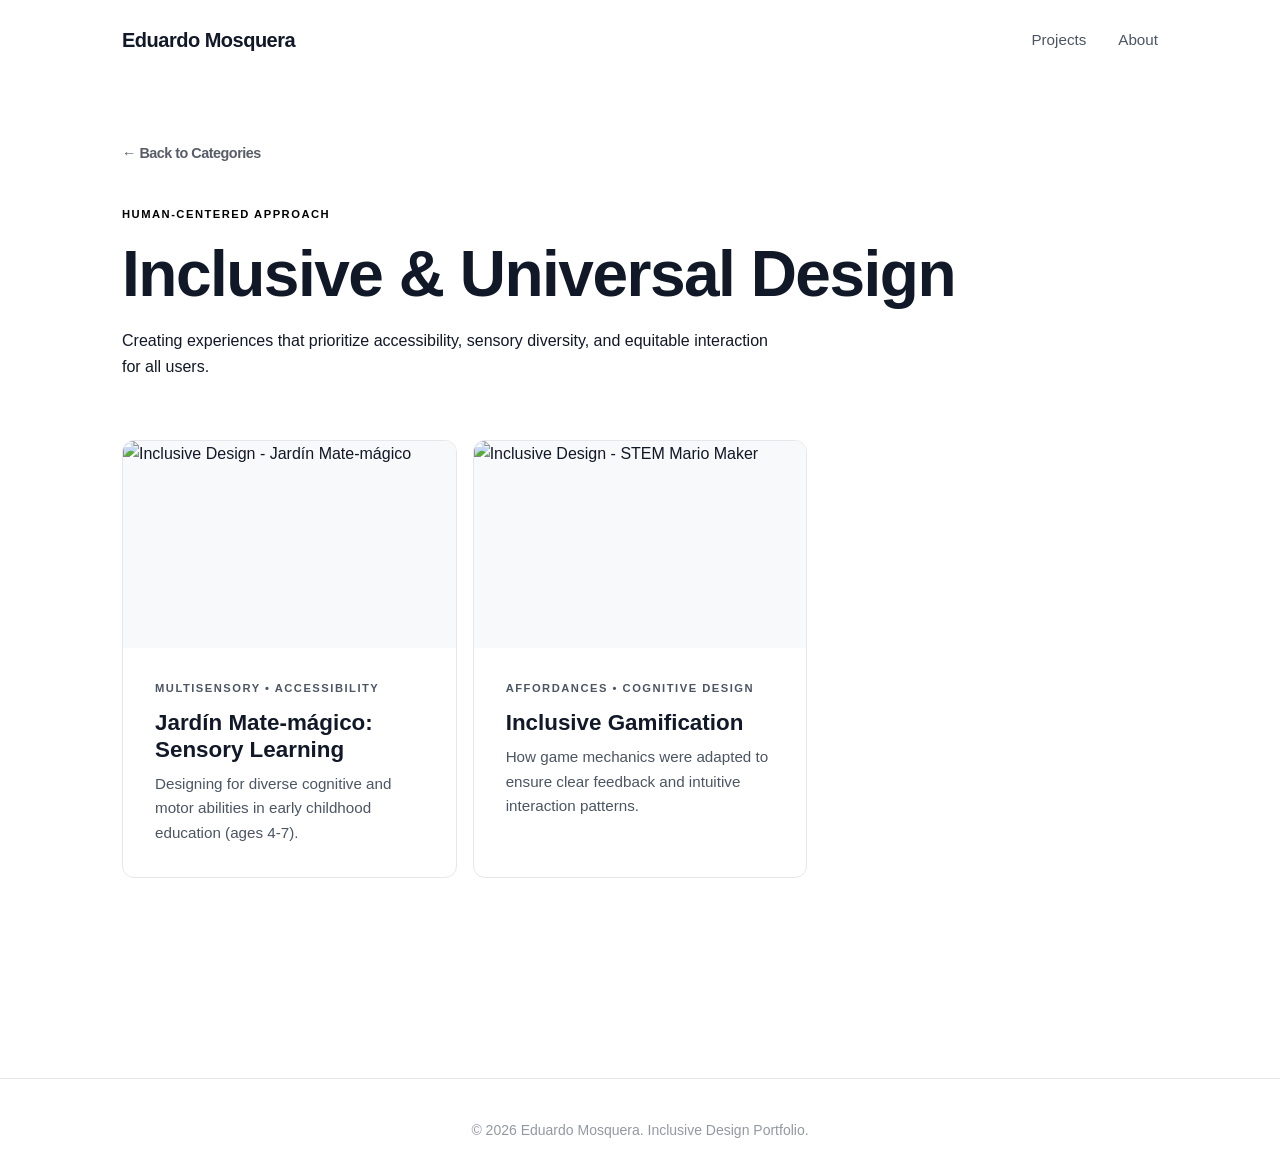
==== category-inclusive-design.html @ e79905ef "Add files via upload" ====
<!DOCTYPE html>
<html lang="es">
<head>
    <meta charset="UTF-8">
    <meta name="viewport" content="width=device-width, initial-scale=1.0">
    <title>Inclusive Design | Eduardo Mosquera</title>
    <link rel="stylesheet" href="style.css">
    <link rel="icon" type="image/png" href="assets/images/favicon.png">
</head>
<body>

    <header>
        <div class="container header-content">
            <a href="index.html" class="logo">Eduardo Mosquera</a>
            <nav>
                <ul class="nav-links">
                    <li><a href="index.html#projects">Projects</a></li>
                    <li><a href="index.html#about">About</a></li>
                </ul>
            </nav>
        </div>
    </header>

    <main class="container" style="padding-top: 140px; padding-bottom: 80px;">
        
        <div style="margin-bottom: 40px;">
            <a href="index.html#projects" class="logo" style="text-decoration: none; font-size: 0.9rem; opacity: 0.7; transition: 0.3s;" onmouseover="this.style.opacity='1'" onmouseout="this.style.opacity='0.7'">
                ← Back to Categories
            </a>
        </div>

        <div class="category-header">
            <span class="category-tag" style="background: rgba(var(--accent-rgb), 0.1); color: var(--accent);">Human-Centered Approach</span>
            <h1 class="title">Inclusive & Universal Design</h1>
            <p class="subtitle" style="max-width: 650px;">Creating experiences that prioritize accessibility, sensory diversity, and equitable interaction for all users.</p>
        </div>

        <div class="projects-grid" style="margin-top: 60px; margin-bottom: 120px;">
            
            <a href="jardin-matemagico-inclusive.html" class="project-card">
                <div class="project-img-container">
                    <img src="assets/images/jardin-inclusive-cover.jpg" alt="Inclusive Design - Jardín Mate-mágico" class="project-img">
                </div>
                <div class="project-info">
                    <span class="category-tag">Multisensory • Accessibility</span>
                    <h3>Jardín Mate-mágico: Sensory Learning</h3>
                    <p>Designing for diverse cognitive and motor abilities in early childhood education (ages 4-7).</p>
                </div>
            </a>

            <a href="mario-maker-inclusive.html" class="project-card">
                <div class="project-img-container">
                    <img src="assets/images/mario-inclusive-cover.png" alt="Inclusive Design - STEM Mario Maker" class="project-img">
                </div>
                <div class="project-info">
                    <span class="category-tag">Affordances • Cognitive Design</span>
                    <h3>Inclusive Gamification</h3>
                    <p>How game mechanics were adapted to ensure clear feedback and intuitive interaction patterns.</p>
                </div>
            </a>
            
        </div>
    </main>

    <footer>
        <div class="container">
            <p class="footer-note" style="opacity: 0.6;">© 2026 Eduardo Mosquera. Inclusive Design Portfolio.</p>
        </div>
    </footer>

</body>
</html>
---- style.css ----
/* =========================================
   Variables & Reset
   ========================================= */
:root {
  /* Colors */
  --bg-primary: #ffffff;
  --bg-alt: #f8f9fa;
  --text-primary: #111827;
  --text-secondary: #4b5563;
  --accent: #000000;
  --accent-hover: #374151;
  --border-color: #e5e7eb;

  /* Typography */
  --font-main: 'Inter', sans-serif;
  
  /* Spacing */
  --space-sm: 0.5rem;
  --space-md: 1rem;
  --space-lg: 2rem;
  --space-xl: 4rem;
  --space-2xl: 6rem;

  /* Layout */
  --max-width: 1100px;
  --header-height: 80px;

  /* Transitions */
  --transition-smooth: all 0.3s cubic-bezier(0.25, 0.8, 0.25, 1);
}

* {
  margin: 0;
  padding: 0;
  box-sizing: border-box;
}

html {
  scroll-behavior: smooth;
  scroll-padding-top: var(--header-height); /* Prevents header from hiding content */
}

body {
  font-family: var(--font-main);
  background-color: var(--bg-primary);
  color: var(--text-primary);
  line-height: 1.6;
  -webkit-font-smoothing: antialiased;
}

/* =========================================
   Typography & Utilities
   ========================================= */
h1, h2, h3 {
  font-weight: 600;
  line-height: 1.2;
}

a {
  text-decoration: none;
  color: inherit;
  transition: var(--transition-smooth);
}

.container {
  max-width: var(--max-width);
  margin: 0 auto;
  padding: 0 var(--space-lg);
}

.bg-alt {
  background-color: var(--bg-alt);
}

.section-title {
  font-size: 2rem;
  margin-bottom: var(--space-xl);
  position: relative;
}

.section-content {
  padding: var(--space-2xl) var(--space-lg);
}

.sr-only {
  position: absolute;
  width: 1px;
  height: 1px;
  padding: 0;
  margin: -1px;
  overflow: hidden;
  clip: rect(0, 0, 0, 0);
  border: 0;
}

/* =========================================
   Buttons
   ========================================= */
.btn {
  display: inline-block;
  padding: 0.75rem 1.5rem;
  font-weight: 500;
  border-radius: 4px;
  cursor: pointer;
  border: none;
  transition: var(--transition-smooth);
  font-size: 1rem;
}

.btn-primary {
  background-color: var(--accent);
  color: #ffffff;
}

.btn-primary:hover {
  background-color: var(--accent-hover);
  transform: translateY(-2px);
  box-shadow: 0 4px 12px rgba(0, 0, 0, 0.1);
}

/* =========================================
   Header & Navigation
   ========================================= */
header {
  position: fixed;
  top: 0;
  width: 100%;
  height: var(--header-height);
  background-color: rgba(255, 255, 255, 0.9);
  backdrop-filter: blur(8px);
  z-index: 1000;
  transition: box-shadow 0.3s ease;
}

header.scrolled {
  box-shadow: 0 1px 3px rgba(0, 0, 0, 0.05);
}

.header-content {
  display: flex;
  justify-content: space-between;
  align-items: center;
  height: 100%;
}

.logo {
  font-size: 1.25rem;
  font-weight: 600;
  letter-spacing: -0.5px;
}

.nav-links {
  list-style: none;
  display: flex;
  gap: var(--space-lg);
}

.nav-links a {
  font-size: 0.95rem;
  color: var(--text-secondary);
  font-weight: 500;
}

.nav-links a:hover {
  color: var(--accent);
}

/* =========================================
   Hero Section
   ========================================= */
#hero {
  min-height: 100vh;
  display: flex;
  align-items: center;
  padding-top: var(--header-height);
}

.hero-content {
  max-width: 600px;
}

.greeting {
  font-size: 1.125rem;
  color: var(--text-secondary);
  margin-bottom: var(--space-sm);
}

.title {
  font-size: clamp(3rem, 5vw, 4.5rem);
  letter-spacing: -1.5px;
  margin-bottom: var(--space-md);
}

.value-prop {
  font-size: 1.25rem;
  color: var(--text-secondary);
  margin-bottom: var(--space-xl);
}
.hero-wrapper {
  display: flex;
  flex-direction: column-reverse; /* On mobile, text is below the image */
  align-items: center;
  gap: var(--space-xl);
  width: 100%;
}

.hero-content {
  max-width: 600px;
  text-align: center; /* Center text on mobile to match the stacked image */
}

.hero-image-container {
  flex-shrink: 0;
}

/* Styles for the placeholder and the actual image */
.profile-placeholder,
.profile-img {
  width: 240px;
  height: 240px;
  border-radius: 50%; /* Makes it a perfect circle */
  object-fit: cover; /* Ensures your photo doesn't stretch */
  box-shadow: 0 12px 24px rgba(0, 0, 0, 0.08); /* Subtle elegance */
}

/* Specific to the placeholder to make it look neat until you add a real photo */
.profile-placeholder {
  background-color: var(--bg-alt);
  border: 1px solid var(--border-color);
  display: flex;
  align-items: center;
  justify-content: center;
  color: var(--text-secondary);
  font-size: 0.875rem;
}

/* Media Query for Tablets and Desktop */
@media (min-width: 768px) {
  .hero-wrapper {
    flex-direction: row; /* Side-by-side layout */
    justify-content: space-between;
  }
  
  .hero-content {
    text-align: left; /* Align text back to the left */
  }
  
  .profile-placeholder, 
  .profile-img {
    width: 320px;
    height: 320px;
  }
  }

/* =========================================
   About Section
   ========================================= */
.about-grid {
  display: grid;
  gap: var(--space-lg);
  color: var(--text-secondary);
  font-size: 1.1rem;
}

/* =========================================
   Projects Section (The 3 Pillars)
   ========================================= */

/* Grid layout optimized for 3 categories */
.projects-grid {
  display: grid;
  grid-template-columns: repeat(auto-fit, minmax(300px, 1fr));
  gap: var(--space-xl); /* Increased gap for more breathing room (whitespace) */
}

/* Base Card Style */
.project-card {
  background: var(--bg-primary);
  border: 1px solid var(--border-color);
  border-radius: 12px; /* Slightly rounder for a more modern feel */
  overflow: hidden;
  text-decoration: none; /* Removes link underline */
  color: inherit;       /* Keeps text color consistent */
  display: flex;
  flex-direction: column;
  transition: var(--transition-smooth);
}

.project-card:hover {
  transform: translateY(-8px);
  box-shadow: 0 20px 40px rgba(0, 0, 0, 0.08);
  border-color: var(--accent); /* Subtle highlight border */
}

/* Image Container with 16:10 Ratio */
.project-img-container {
  width: 100%;
  aspect-ratio: 16 / 10;
  overflow: hidden;
  background-color: var(--bg-alt);
}

.project-img {
  width: 100%;
  height: 100%;
  object-fit: cover;
  transition: transform 0.6s cubic-bezier(0.25, 0.8, 0.25, 1);
  display: block;
}

.project-card:hover .project-img {
  transform: scale(1.08); /* Smoother and slightly deeper zoom */
}

/* Content inside the card */
.project-info {
  padding: var(--space-lg);
  display: flex;
  flex-direction: column;
  flex-grow: 1; /* Ensures all cards match height if descriptions vary */
}

/* Small Label above Title */
.category-tag {
  display: block;
  font-size: 0.7rem;
  font-weight: 600;
  text-transform: uppercase;
  letter-spacing: 1.5px;
  color: var(--text-secondary);
  margin-bottom: 0.75rem;
}

.project-info h3 {
  margin-bottom: var(--space-sm);
  font-size: 1.4rem; /* Slightly larger title for impact */
  font-weight: 600;
}

.project-info p {
  font-size: 0.95rem;
  color: var(--text-secondary);
  line-height: 1.6;
  margin-bottom: auto; /* Pushes the "View more" to the bottom */
}

/* "Explore Projects" CTA at the bottom */
.view-more {
  display: inline-block;
  margin-top: 1.5rem;
  font-size: 0.85rem;
  font-weight: 600;
  color: var(--accent);
  transition: transform 0.3s ease;
}

/* Animation: Arrow moves right on hover */
.project-card:hover .view-more {
  transform: translateX(8px);
}

/* Desktop Polish: Ensure 3 columns if space allows */
@media (min-width: 1024px) {
  .projects-grid {
    grid-template-columns: repeat(3, 1fr);
  }
}
/* =========================================
   Skills Section
   ========================================= */
.skills-grid {
  display: grid;
  grid-template-columns: repeat(auto-fit, minmax(200px, 1fr));
  gap: var(--space-lg);
}

.skill-category h3 {
  font-size: 1.125rem;
  margin-bottom: var(--space-md);
  border-bottom: 1px solid var(--border-color);
  padding-bottom: var(--space-sm);
}

.skill-category ul {
  list-style: none;
}

.skill-category li {
  color: var(--text-secondary);
  margin-bottom: var(--space-sm);
}

/* =========================================
   Contact Section
   ========================================= */
.contact-subtitle {
  color: var(--text-secondary);
  margin-bottom: var(--space-xl);
  max-width: 600px;
}

.contact-layout {
  display: grid;
  grid-template-columns: 1fr;
  gap: var(--space-xl);
}

.contact-links {
  display: flex;
  flex-direction: column;
  gap: var(--space-md);
}

.contact-link {
  font-size: 1.125rem;
  font-weight: 500;
  display: inline-block;
  width: fit-content;
  position: relative;
}

.contact-link::after {
  content: '';
  position: absolute;
  width: 100%;
  height: 1px;
  bottom: 0;
  left: 0;
  background-color: var(--accent);
  transform: scaleX(0);
  transform-origin: bottom right;
  transition: transform 0.3s ease-out;
}

.contact-link:hover::after {
  transform: scaleX(1);
  transform-origin: bottom left;
}

.contact-form {
  display: flex;
  flex-direction: column;
  gap: var(--space-md);
}

.form-group input,
.form-group textarea {
  width: 100%;
  padding: 1rem;
  border: 1px solid var(--border-color);
  border-radius: 4px;
  font-family: var(--font-main);
  background-color: var(--bg-primary);
  transition: var(--transition-smooth);
}

.form-group input:focus,
.form-group textarea:focus {
  outline: none;
  border-color: var(--accent);
}

/* =========================================
   Footer
   ========================================= */
footer {
  padding: var(--space-lg) 0;
  text-align: center;
  border-top: 1px solid var(--border-color);
}

.footer-note {
  color: var(--text-secondary);
  font-size: 0.875rem;
  margin-top: var(--space-sm);
}

/* =========================================
   Animations & Media Queries
   ========================================= */

/* Initial states for JS Observer */
.fade-in {
  opacity: 0;
  transform: translateY(20px);
  transition: opacity 0.6s ease-out, transform 0.6s ease-out;
}

.fade-in.appear {
  opacity: 1;
  transform: translateY(0);
}

/* Custom CSS animation for Hero text load */
.fade-in-up {
  animation: fadeInUp 0.8s cubic-bezier(0.25, 0.8, 0.25, 1) forwards;
}

@keyframes fadeInUp {
  from { opacity: 0; transform: translateY(30px); }
  to { opacity: 1; transform: translateY(0); }
}

@media (min-width: 768px) {
  .about-grid {
    grid-template-columns: 1fr 1fr;
  }
  
  .contact-layout {
    grid-template-columns: 1fr 2fr;
  }
}

@media (max-width: 600px) {
  .nav-links {
    display: none; /* In a real scenario, you'd add a hamburger menu toggle here */
  }
}

/* Layout del Caso de Estudio */
.case-study-page {
  padding-top: 80px;
}

.project-hero {
  text-align: center;
  padding: 60px 0;
  background: var(--bg-alt);
}

.project-hero h1 { font-size: 3.5rem; margin-bottom: 10px; }
.project-hero h2 { font-size: 1.5rem; color: var(--text-secondary); font-weight: 400; max-width: 700px; margin: 0 auto 40px; }

/* Navegación pegajosa */
.project-nav {
  position: sticky;
  top: 0;
  background: rgba(255,255,255,0.9);
  backdrop-filter: blur(10px);
  border-bottom: 1px solid var(--border-color);
  z-index: 100;
  padding: 15px 0;
}

.project-nav ul {
  display: flex;
  justify-content: center;
  gap: 30px;
  list-style: none;
}

.project-nav a {
  text-decoration: none;
  font-size: 0.9rem;
  font-weight: 600;
  color: var(--text-secondary);
}

/* Efecto interactivo Wireframe/UI */
.before-after-card {
  position: relative;
  width: 100%;
  max-width: 900px;
  margin: 40px auto;
  border-radius: 12px;
  overflow: hidden;
  box-shadow: var(--shadow-lg);
}

.before-after-card img { width: 100%; display: block; }
.before-after-card .top-img { transition: opacity 0.4s ease; }
.before-after-card:hover .top-img { opacity: 0; } /* Al pasar el mouse desaparece la UI y queda el wireframe */

.label-overlay {
  position: absolute;
  bottom: 20px;
  right: 20px;
  background: rgba(0,0,0,0.7);
  color: white;
  padding: 5px 15px;
  border-radius: 20px;
  font-size: 0.8rem;
}

/* Estilos para el Caso de Estudio */
.case-grid { display: grid; grid-template-columns: 1fr 1.2fr; gap: 50px; align-items: center; }
.case-grid-3 { display: grid; grid-template-columns: repeat(3, 1fr); gap: 30px; }
.bg-alt { background-color: var(--bg-alt); padding: 80px 0; }
.rounded { border-radius: 12px; box-shadow: 0 10px 30px rgba(0,0,0,0.1); }

/* Comparador Wireframe/UI */
.comparison-container { margin: 50px auto; max-width: 900px; position: relative; cursor: crosshair; }
.comparison-card { position: relative; border-radius: 12px; overflow: hidden; }
.img-top { position: relative; z-index: 2; transition: opacity 0.5s ease; width: 100%; }
.comparison-card:hover .img-top { opacity: 0; } /* Oculta la UI final */
.img-bottom { position: absolute; top: 0; left: 0; width: 100%; z-index: 1; }
.hover-hint { position: absolute; bottom: 20px; right: 20px; z-index: 3; background: rgba(0,0,0,0.6); color: white; padding: 5px 15px; border-radius: 20px; font-size: 0.8rem; }

/* Mobile adjustments */
@media (max-width: 768px) {
  .case-grid, .case-grid-3 { grid-template-columns: 1fr; }
  .project-hero h1 { font-size: 2.2rem; }
}

.demo-visual img {
  width: 100%;
  height: 100%;
  object-fit: contain; /* Esto evita que la imagen se estire si tiene proporciones distintas */
  padding: 20px;       /* Le da aire al componente para que no toque los bordes */
}

.case-visual img {
    transition: opacity 0.3s ease;
}
/* Opcional: que la imagen se aclare un poco cuando no se está interactuando */
.case-visual:hover img {
    border-color: var(--accent);
}

@media (max-width: 768px) {
  .case-text {
    position: relative !important; /* Desactiva el sticky en móviles */
    top: 0 !important;
    margin-bottom: var(--space-lg);
  }
}

.projects-grid {
    display: grid;
    grid-template-columns: repeat(auto-fill, minmax(300px, 1fr));
    gap: var(--space-md);
    margin-bottom: 80px; /* Esto separará los proyectos del footer */
}

/* También es buena práctica que el main tenga un padding inferior */
main {
    padding-bottom: 60px;
}
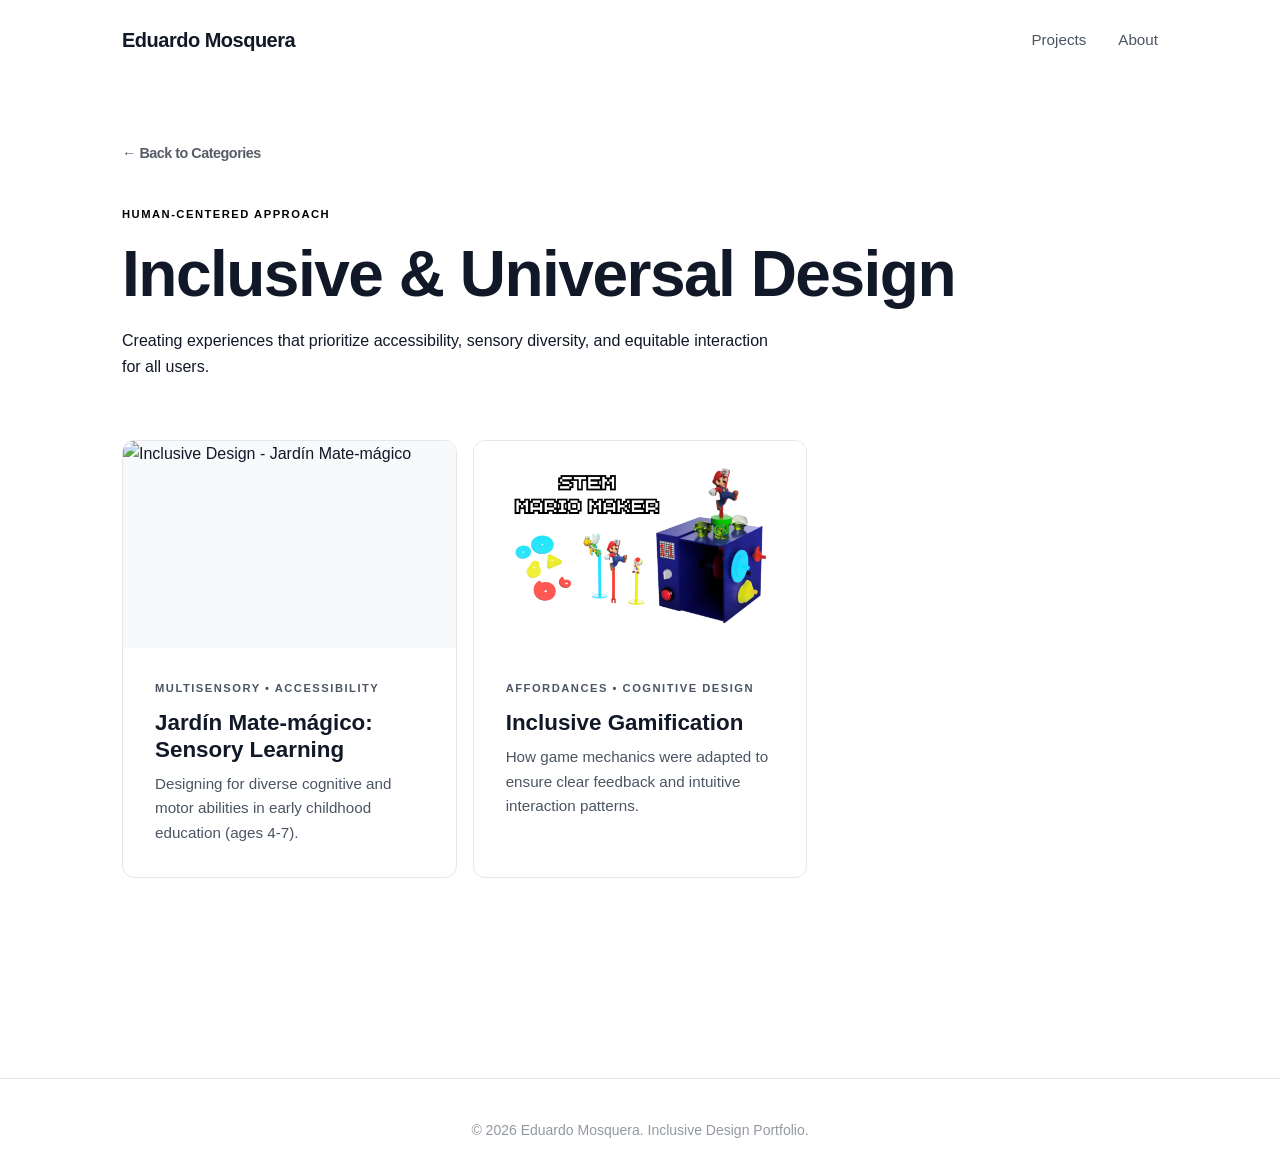
==== commit 39b74d0d: "Update category-inclusive-design.html" ====
--- a/category-inclusive-design.html
+++ b/category-inclusive-design.html
@@ -1,6 +1,7 @@
 <!DOCTYPE html>
 <html lang="es">
 <head>
+    <script src="https://t.contentsquare.net/uxa/6089cada52c6e.js"></script>
     <meta charset="UTF-8">
     <meta name="viewport" content="width=device-width, initial-scale=1.0">
     <title>Inclusive Design | Eduardo Mosquera</title>
@@ -69,4 +70,4 @@
     </footer>
 
 </body>
-</html>+</html>
